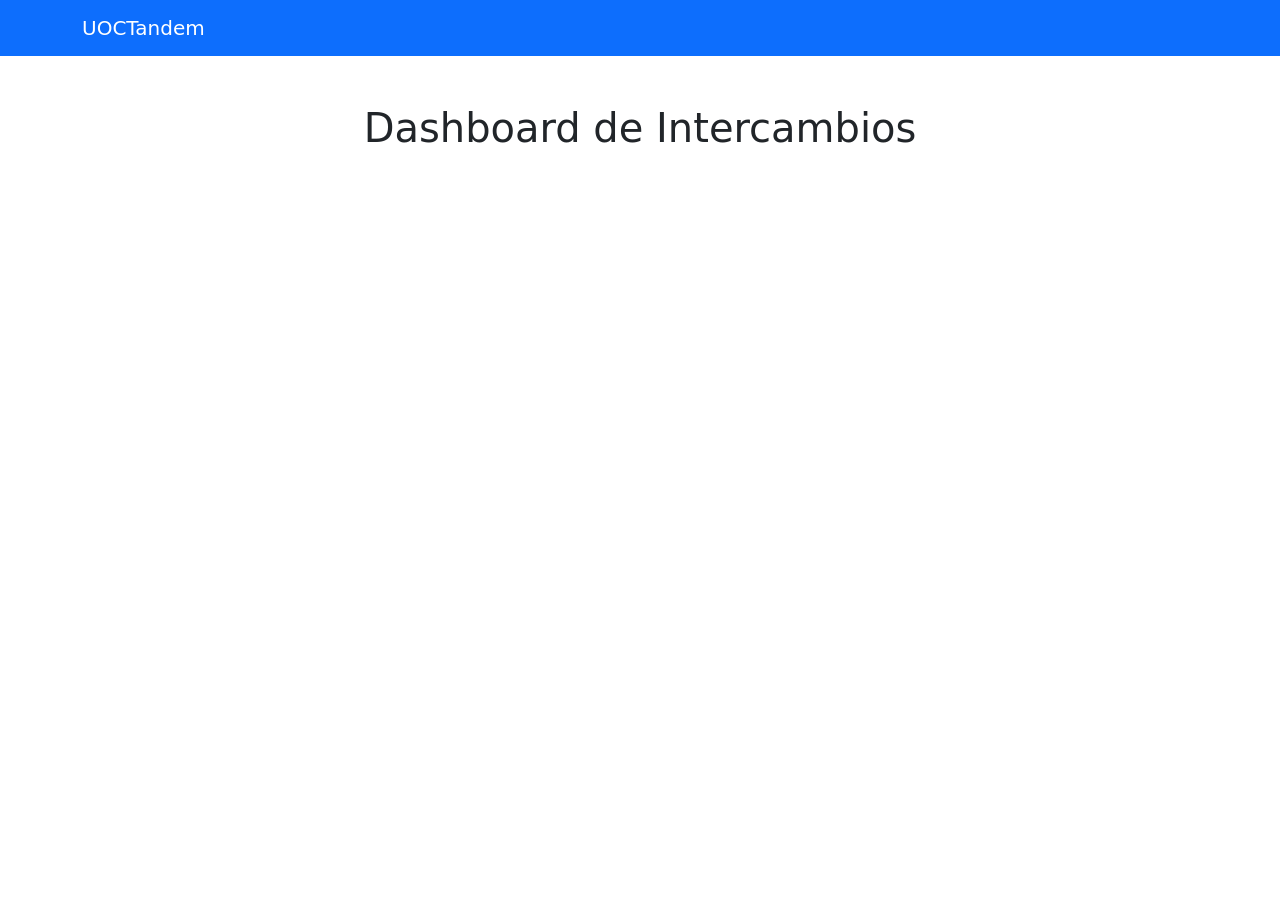
==== index.html @ daba92e5 "Estructura base, pagina inicial, bootstrap y main" ====
<!DOCTYPE html>
<html lang="es">

<head>
    <meta charset="UTF-8">
    <meta name="viewport" content="width=device-width, initial-scale=1.0">
    <title>Tándem Lingüístico - Dashboard</title>
    <link href="https://cdn.jsdelivr.net/npm/bootstrap@5.3.3/dist/css/bootstrap.min.css" rel="stylesheet">
    <link rel="preconnect" href="https://fonts.googleapis.com">
    <link rel="preconnect" href="https://fonts.gstatic.com" crossorigin>
    <link href="https://fonts.googleapis.com/css2?family=Inter:wght@400;600&display=swap" rel="stylesheet">
    <link href="css/style.css" rel="stylesheet">
</head>

<body>
    <nav class="navbar navbar-expand-lg navbar-dark bg-primary">
        <div class="container">
            <a class="navbar-brand" href="#">UOCTandem</a>
        </div>
    </nav>
    <main class="container mt-5">
        <h1 class="text-center mb-4">Dashboard de Intercambios</h1>
    </main>
    <script src="js/main.js" type="module"></script>
</body>

</html>
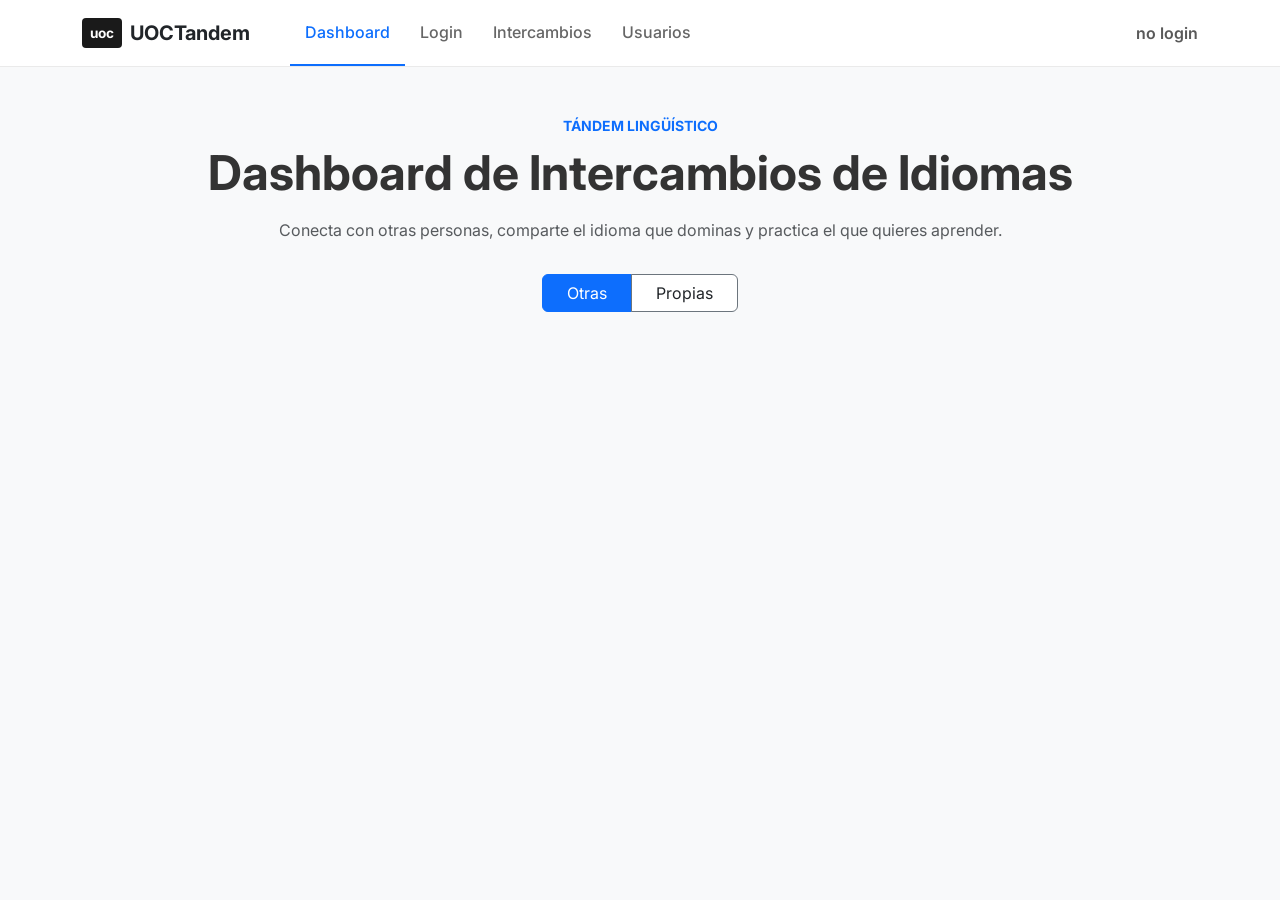
==== commit 34c63303: "Estructura base final - Parte 1" ====
--- a/index.html
+++ b/index.html
@@ -4,24 +4,69 @@
 <head>
     <meta charset="UTF-8">
     <meta name="viewport" content="width=device-width, initial-scale=1.0">
-    <title>Tándem Lingüístico - Dashboard</title>
+    <title>Dashboard - UOCTandem</title>
+
     <link href="https://cdn.jsdelivr.net/npm/bootstrap@5.3.3/dist/css/bootstrap.min.css" rel="stylesheet">
-    <link rel="preconnect" href="https://fonts.googleapis.com">
-    <link rel="preconnect" href="https://fonts.gstatic.com" crossorigin>
-    <link href="https://fonts.googleapis.com/css2?family=Inter:wght@400;600&display=swap" rel="stylesheet">
-    <link href="css/style.css" rel="stylesheet">
+
+    <link href="css/estilos.css" rel="stylesheet">
 </head>
 
-<body>
-    <nav class="navbar navbar-expand-lg navbar-dark bg-primary">
+<body class="animacion-aparicion">
+
+
+    <nav class="navbar navbar-expand-lg mb-5">
         <div class="container">
-            <a class="navbar-brand" href="#">UOCTandem</a>
+            <a class="navbar-brand d-flex align-items-center" href="index.html">
+                <span class="logo-box">uoc</span>
+                <span class="fw-bold fs-5 text-dark">UOCTandem</span>
+            </a>
+
+            <button class="navbar-toggler" type="button" data-bs-toggle="collapse" data-bs-toggle="collapse"
+                data-bs-target="#navbarNav">
+                <span class="navbar-toggler-icon"></span>
+            </button>
+
+            <div class="collapse navbar-collapse" id="navbarNav">
+                <ul class="navbar-nav ms-4 me-auto">
+
+                    <li class="nav-item"><a class="nav-link active" href="index.html">Dashboard</a></li>
+                    <li class="nav-item"><a class="nav-link" href="login.html">Login</a></li>
+                    <li class="nav-item"><a class="nav-link" href="intercambios.html">Intercambios</a></li>
+                    <li class="nav-item"><a class="nav-link" href="usuarios.html">Usuarios</a></li>
+                </ul>
+
+                <span class="navbar-text fw-semibold" id="usuarioNav">
+                    no login
+                </span>
+            </div>
         </div>
     </nav>
-    <main class="container mt-5">
-        <h1 class="text-center mb-4">Dashboard de Intercambios</h1>
+
+
+    <main class="container">
+
+
+        <div class="text-center mb-5">
+            <p class="text-primary fw-bold mb-2 small text-uppercase tracking-wide">Tándem Lingüístico
+            </p>
+            <h1 class="fw-bold display-5 mb-3">Dashboard de Intercambios de Idiomas</h1>
+            <p class="text-muted">Conecta con otras personas, comparte el idioma que dominas y practica el que quieres
+                aprender.</p>
+
+            <div class="btn-group mt-3" role="group">
+                <button type="button" class="btn btn-primary px-4">Otras</button>
+                <button type="button" class="btn btn-outline-secondary bg-white text-dark px-4">Propias</button>
+            </div>
+        </div>
+
+        <div class="row" id="contenedorTarjetas">
+
+        </div>
+
     </main>
-    <script src="js/main.js" type="module"></script>
+
+
+    <script type="module" src="js/dashboard.js"></script>
 </body>
 
 </html>
--- a/css/estilos.css
+++ b/css/estilos.css
@@ -0,0 +1,77 @@
+/* Importación de Webfont obligatoria */
+@import url('https://fonts.googleapis.com/css2?family=Inter:wght@400;500;600;700&display=swap');
+
+body {
+    font-family: 'Inter', sans-serif;
+    background-color: #f8f9fa;
+    /* Fondo claro del mockup */
+    color: #333;
+}
+
+/* Colores exigidos y adaptados al Mockup */
+.oferta {
+    background-color: #0d6efd !important;
+    /* Azul Bootstrap para ofertas */
+    color: white;
+}
+
+.peticion {
+    background-color: #198754 !important;
+    /* Verde Bootstrap para peticiones */
+    color: white;
+}
+
+/* Estilos de la Navbar según el diseño de Figma */
+.navbar {
+    background-color: #ffffff;
+    border-bottom: 1px solid #eaeaea;
+    padding: 0;
+}
+
+.navbar-brand .logo-box {
+    background-color: #1a1a1a;
+    color: #fff;
+    padding: 5px 8px;
+    border-radius: 4px;
+    font-size: 0.85rem;
+    font-weight: 700;
+    margin-right: 8px;
+}
+
+.nav-link {
+    color: #666;
+    font-weight: 500;
+    padding: 20px 15px !important;
+}
+
+.nav-link.active {
+    color: #0d6efd !important;
+    border-bottom: 2px solid #0d6efd;
+    /* Subrayado azul de página activa */
+}
+
+/* Animaciones obligatorias (Persona 1) */
+.animacion-aparicion {
+    animation: fadeIn 0.6s ease-out;
+}
+
+@keyframes fadeIn {
+    from {
+        opacity: 0;
+        transform: translateY(15px);
+    }
+
+    to {
+        opacity: 1;
+        transform: translateY(0);
+    }
+}
+
+.tarjeta-hover {
+    transition: transform 0.2s ease, box-shadow 0.2s ease;
+}
+
+.tarjeta-hover:hover {
+    transform: translateY(-5px);
+    box-shadow: 0 12px 24px rgba(0, 0, 0, 0.1);
+}
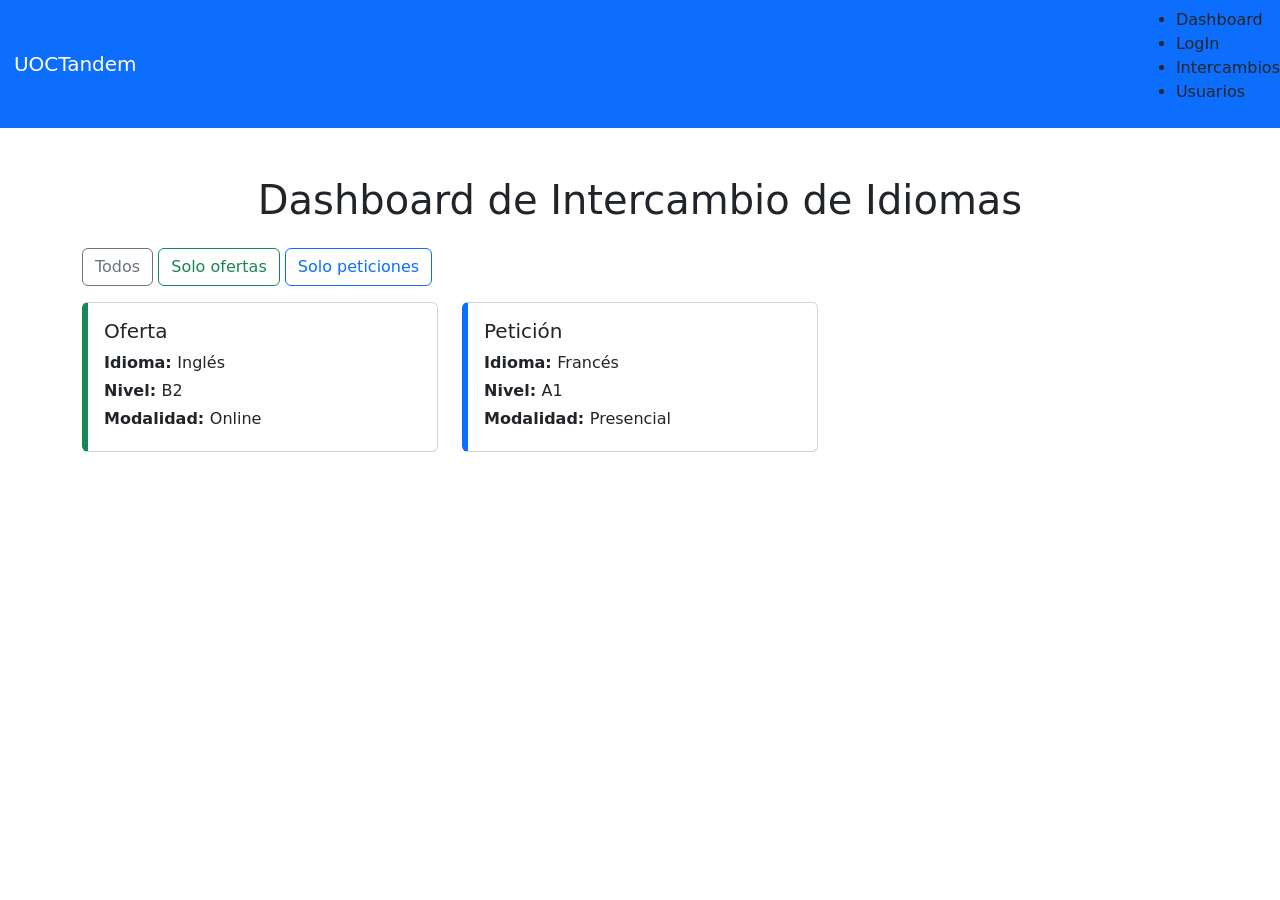
==== commit 0452482e: "dashboard, y contenido de la "persona 2"" ====
--- a/index.html
+++ b/index.html
@@ -4,69 +4,39 @@
 <head>
     <meta charset="UTF-8">
     <meta name="viewport" content="width=device-width, initial-scale=1.0">
-    <title>Dashboard - UOCTandem</title>
-
+    <title>Tándem Lingüístico - Dashboard</title>
     <link href="https://cdn.jsdelivr.net/npm/bootstrap@5.3.3/dist/css/bootstrap.min.css" rel="stylesheet">
-
-    <link href="css/estilos.css" rel="stylesheet">
+    <link rel="preconnect" href="https://fonts.googleapis.com">
+    <link rel="preconnect" href="https://fonts.gstatic.com" crossorigin>
+    <link href="https://fonts.googleapis.com/css2?family=Inter:wght@400;600&display=swap" rel="stylesheet">
+    <link href="style.css" rel="stylesheet">
 </head>
 
-<body class="animacion-aparicion">
-
-
-    <nav class="navbar navbar-expand-lg mb-5">
+<body>
+    <nav class="navbar navbar-expand-lg navbar-dark bg-primary">
         <div class="container">
-            <a class="navbar-brand d-flex align-items-center" href="index.html">
-                <span class="logo-box">uoc</span>
-                <span class="fw-bold fs-5 text-dark">UOCTandem</span>
-            </a>
-
-            <button class="navbar-toggler" type="button" data-bs-toggle="collapse" data-bs-toggle="collapse"
-                data-bs-target="#navbarNav">
-                <span class="navbar-toggler-icon"></span>
-            </button>
-
-            <div class="collapse navbar-collapse" id="navbarNav">
-                <ul class="navbar-nav ms-4 me-auto">
-
-                    <li class="nav-item"><a class="nav-link active" href="index.html">Dashboard</a></li>
-                    <li class="nav-item"><a class="nav-link" href="login.html">Login</a></li>
-                    <li class="nav-item"><a class="nav-link" href="intercambios.html">Intercambios</a></li>
-                    <li class="nav-item"><a class="nav-link" href="usuarios.html">Usuarios</a></li>
-                </ul>
-
-                <span class="navbar-text fw-semibold" id="usuarioNav">
-                    no login
-                </span>
-            </div>
+            <a class="navbar-brand" href="#index.html">UOCTandem</a>
         </div>
+        <ul id="navegacion">
+            <li>Dashboard</li>
+            <li>LogIn</li>
+            <li>Intercambios</li>
+            <li>Usuarios</li>
+        </ul>
     </nav>
-
-
-    <main class="container">
-
-
-        <div class="text-center mb-5">
-            <p class="text-primary fw-bold mb-2 small text-uppercase tracking-wide">Tándem Lingüístico
-            </p>
-            <h1 class="fw-bold display-5 mb-3">Dashboard de Intercambios de Idiomas</h1>
-            <p class="text-muted">Conecta con otras personas, comparte el idioma que dominas y practica el que quieres
-                aprender.</p>
-
-            <div class="btn-group mt-3" role="group">
-                <button type="button" class="btn btn-primary px-4">Otras</button>
-                <button type="button" class="btn btn-outline-secondary bg-white text-dark px-4">Propias</button>
-            </div>
-        </div>
-
-        <div class="row" id="contenedorTarjetas">
-
-        </div>
-
+    <main class="container mt-5">
+        <h1 class="text-center mb-4">Dashboard de Intercambio de Idiomas</h1>
+        <div class="mb-3">
+            <button class="btn btn-outline-secondary" data-filtro="todos">Todos</button>
+            <button class="btn btn-outline-success" data-filtro="oferta">Solo ofertas</button>
+            <button class="btn btn-outline-primary" data-filtro="peticion">Solo peticiones</button>
+          </div>
+          
+          <div id="contenedorTarjetas" class="row"></div>
+          
+          
     </main>
-
-
-    <script type="module" src="js/dashboard.js"></script>
+    <script type="module" src="dashboard.js"></script>
 </body>
 
 </html>
--- a/style.css
+++ b/style.css
@@ -0,0 +1,2 @@
+.oferta { border-left: 6px solid #198754; }
+.peticion { border-left: 6px solid #0d6efd; }
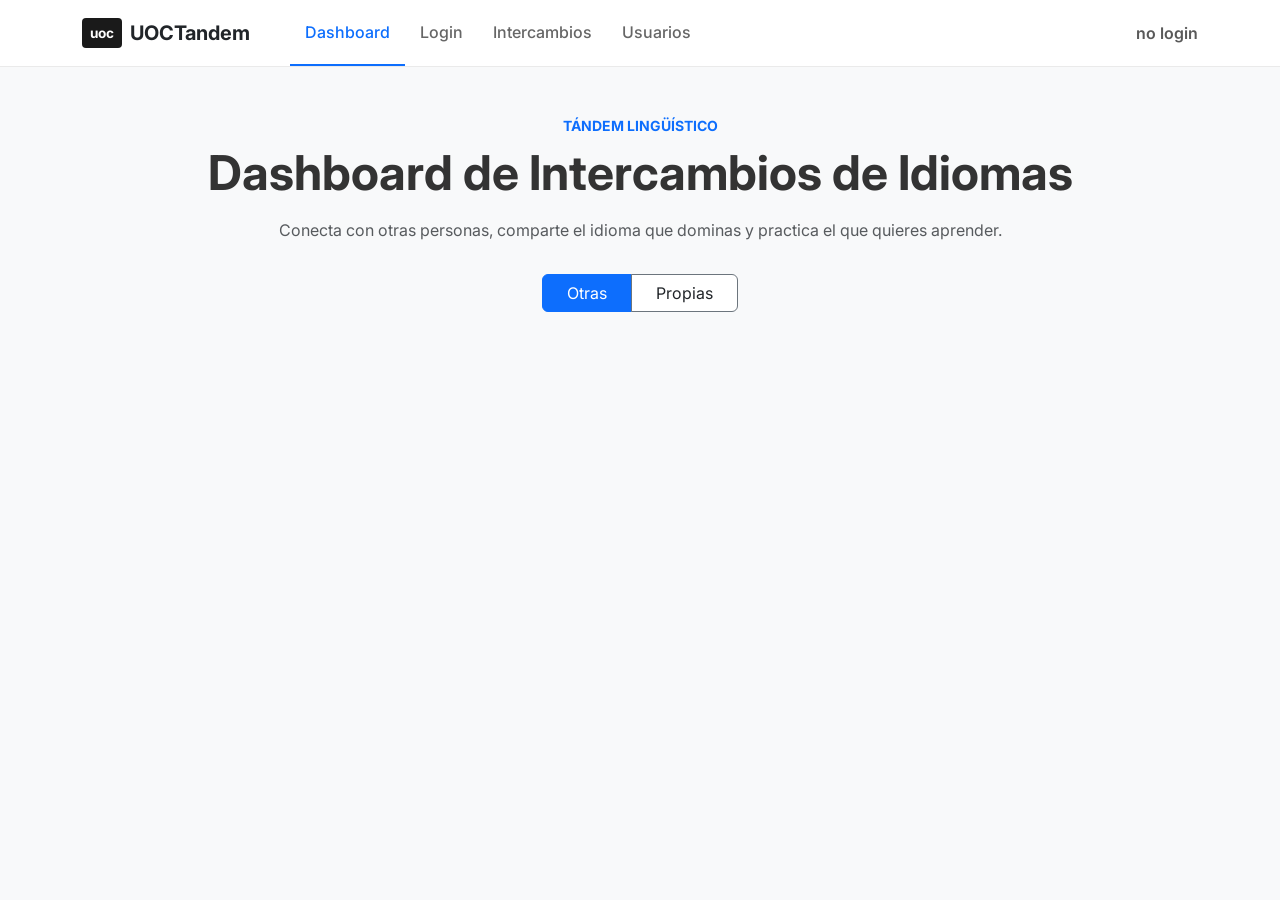
==== commit a8c88b77: "Corrección archivos de data.js y index.html" ====
--- a/index.html
+++ b/index.html
@@ -4,39 +4,69 @@
 <head>
     <meta charset="UTF-8">
     <meta name="viewport" content="width=device-width, initial-scale=1.0">
-    <title>Tándem Lingüístico - Dashboard</title>
+    <title>Dashboard - UOCTandem</title>
+
     <link href="https://cdn.jsdelivr.net/npm/bootstrap@5.3.3/dist/css/bootstrap.min.css" rel="stylesheet">
-    <link rel="preconnect" href="https://fonts.googleapis.com">
-    <link rel="preconnect" href="https://fonts.gstatic.com" crossorigin>
-    <link href="https://fonts.googleapis.com/css2?family=Inter:wght@400;600&display=swap" rel="stylesheet">
-    <link href="style.css" rel="stylesheet">
+
+    <link href="css/estilos.css" rel="stylesheet">
 </head>
 
-<body>
-    <nav class="navbar navbar-expand-lg navbar-dark bg-primary">
+<body class="animacion-aparicion">
+
+
+    <nav class="navbar navbar-expand-lg mb-5">
         <div class="container">
-            <a class="navbar-brand" href="#index.html">UOCTandem</a>
+            <a class="navbar-brand d-flex align-items-center" href="index.html">
+                <span class="logo-box">uoc</span>
+                <span class="fw-bold fs-5 text-dark">UOCTandem</span>
+            </a>
+
+            <button class="navbar-toggler" type="button" data-bs-toggle="collapse" data-bs-toggle="collapse"
+                data-bs-target="#navbarNav">
+                <span class="navbar-toggler-icon"></span>
+            </button>
+
+            <div class="collapse navbar-collapse" id="navbarNav">
+                <ul class="navbar-nav ms-4 me-auto">
+
+                    <li class="nav-item"><a class="nav-link active" href="index.html">Dashboard</a></li>
+                    <li class="nav-item"><a class="nav-link" href="login.html">Login</a></li>
+                    <li class="nav-item"><a class="nav-link" href="intercambios.html">Intercambios</a></li>
+                    <li class="nav-item"><a class="nav-link" href="usuarios.html">Usuarios</a></li>
+                </ul>
+
+                <span class="navbar-text fw-semibold" id="usuarioNav">
+                    no login
+                </span>
+            </div>
         </div>
-        <ul id="navegacion">
-            <li>Dashboard</li>
-            <li>LogIn</li>
-            <li>Intercambios</li>
-            <li>Usuarios</li>
-        </ul>
     </nav>
-    <main class="container mt-5">
-        <h1 class="text-center mb-4">Dashboard de Intercambio de Idiomas</h1>
-        <div class="mb-3">
-            <button class="btn btn-outline-secondary" data-filtro="todos">Todos</button>
-            <button class="btn btn-outline-success" data-filtro="oferta">Solo ofertas</button>
-            <button class="btn btn-outline-primary" data-filtro="peticion">Solo peticiones</button>
-          </div>
-          
-          <div id="contenedorTarjetas" class="row"></div>
-          
-          
+
+
+    <main class="container">
+
+
+        <div class="text-center mb-5">
+            <p class="text-primary fw-bold mb-2 small text-uppercase tracking-wide">Tándem Lingüístico
+            </p>
+            <h1 class="fw-bold display-5 mb-3">Dashboard de Intercambios de Idiomas</h1>
+            <p class="text-muted">Conecta con otras personas, comparte el idioma que dominas y practica el que quieres
+                aprender.</p>
+
+            <div class="btn-group mt-3" role="group">
+                <button type="button" class="btn btn-primary px-4">Otras</button>
+                <button type="button" class="btn btn-outline-secondary bg-white text-dark px-4">Propias</button>
+            </div>
+        </div>
+
+        <div class="row" id="contenedorTarjetas">
+
+        </div>
+
     </main>
-    <script type="module" src="dashboard.js"></script>
+
+
+    <script type="module" src="js/dashboard.js"></script>
 </body>
 
 </html>
--- a/css/estilos.css
+++ b/css/estilos.css
@@ -0,0 +1,77 @@
+/* Importación de Webfont obligatoria */
+@import url('https://fonts.googleapis.com/css2?family=Inter:wght@400;500;600;700&display=swap');
+
+body {
+    font-family: 'Inter', sans-serif;
+    background-color: #f8f9fa;
+    /* Fondo claro del mockup */
+    color: #333;
+}
+
+/* Colores exigidos y adaptados al Mockup */
+.oferta {
+    background-color: #0d6efd !important;
+    /* Azul Bootstrap para ofertas */
+    color: white;
+}
+
+.peticion {
+    background-color: #198754 !important;
+    /* Verde Bootstrap para peticiones */
+    color: white;
+}
+
+/* Estilos de la Navbar según el diseño de Figma */
+.navbar {
+    background-color: #ffffff;
+    border-bottom: 1px solid #eaeaea;
+    padding: 0;
+}
+
+.navbar-brand .logo-box {
+    background-color: #1a1a1a;
+    color: #fff;
+    padding: 5px 8px;
+    border-radius: 4px;
+    font-size: 0.85rem;
+    font-weight: 700;
+    margin-right: 8px;
+}
+
+.nav-link {
+    color: #666;
+    font-weight: 500;
+    padding: 20px 15px !important;
+}
+
+.nav-link.active {
+    color: #0d6efd !important;
+    border-bottom: 2px solid #0d6efd;
+    /* Subrayado azul de página activa */
+}
+
+/* Animaciones obligatorias (Persona 1) */
+.animacion-aparicion {
+    animation: fadeIn 0.6s ease-out;
+}
+
+@keyframes fadeIn {
+    from {
+        opacity: 0;
+        transform: translateY(15px);
+    }
+
+    to {
+        opacity: 1;
+        transform: translateY(0);
+    }
+}
+
+.tarjeta-hover {
+    transition: transform 0.2s ease, box-shadow 0.2s ease;
+}
+
+.tarjeta-hover:hover {
+    transform: translateY(-5px);
+    box-shadow: 0 12px 24px rgba(0, 0, 0, 0.1);
+}
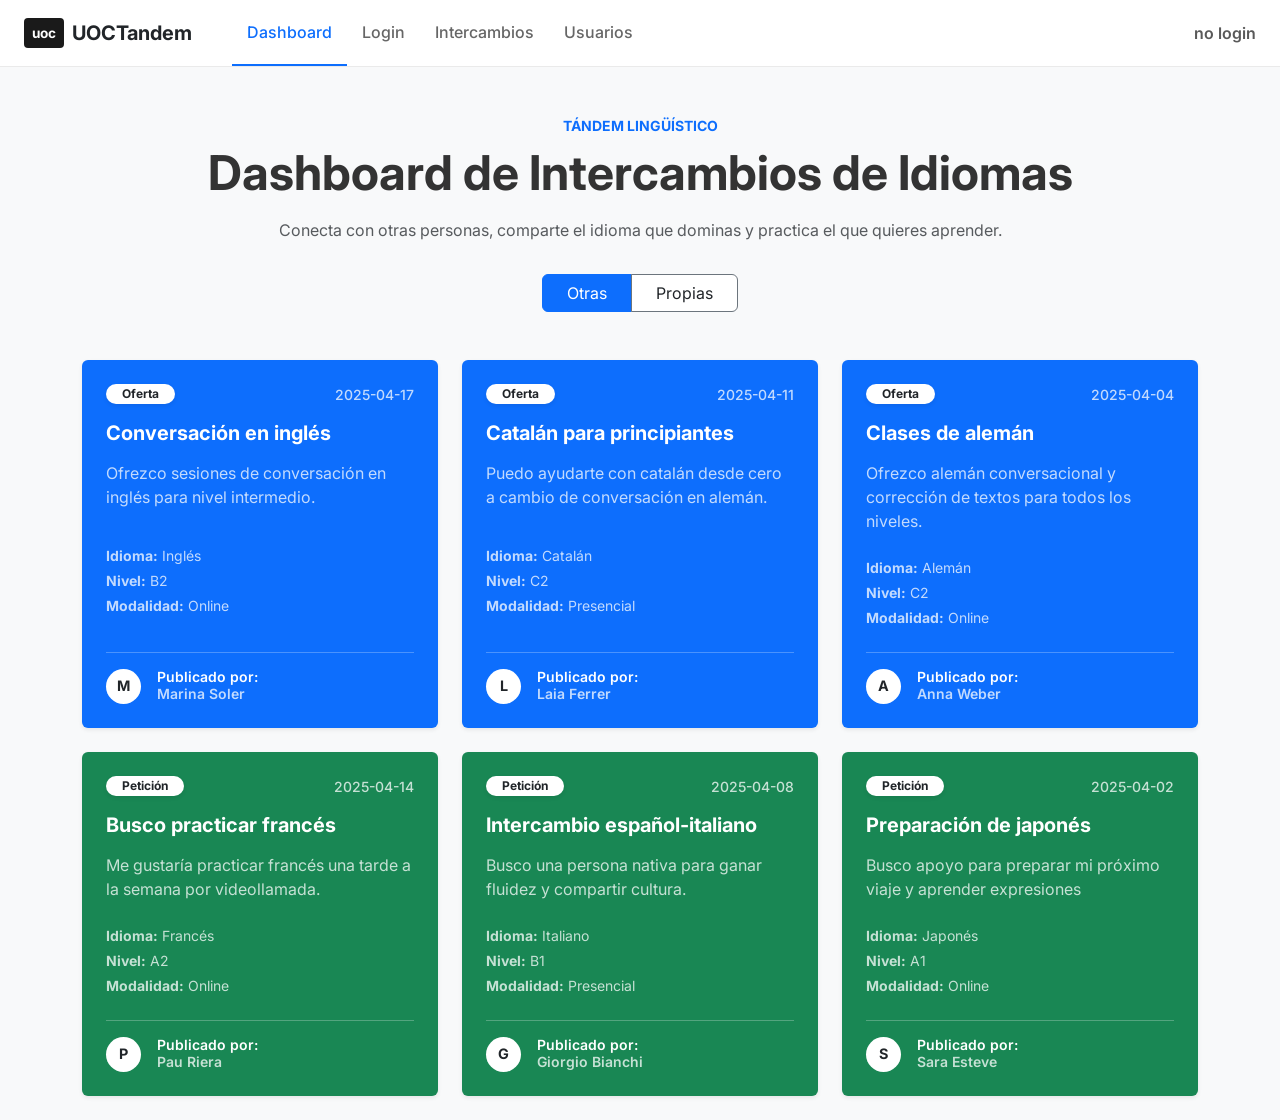
==== commit 744b6e79: "Minores arreglos visuales en navbar y documentación del uso de la IA." ====
--- a/index.html
+++ b/index.html
@@ -1,3 +1,12 @@
+<!-- 
+  USO DE IA GENERATIVA
+  IA utilizada: Gemini
+  Prompt 1: "Estructurame el documento HTML5 con los metadatos esenciales, enlace a Bootstrap 5 y hoja de estilos personalizada."
+  Prompt 2: "Diséñame la barra de navegación responsive expandida con container-fluid, logotipo y enlaces de rutas."
+  Prompt 3: "Constrúyeme la sección principal del dashboard con cabecera centrada, títulos tipográficos y botones de filtrado."
+  Prompt 4: "Defíneme la rejilla flexible con el contenedor de tarjetas y la vinculación del script modular de JavaScript."
+-->
+
 <!DOCTYPE html>
 <html lang="es">
 
@@ -15,7 +24,7 @@
 
 
     <nav class="navbar navbar-expand-lg mb-5">
-        <div class="container">
+        <div class="container-fluid px-4">
             <a class="navbar-brand d-flex align-items-center" href="index.html">
                 <span class="logo-box">uoc</span>
                 <span class="fw-bold fs-5 text-dark">UOCTandem</span>
